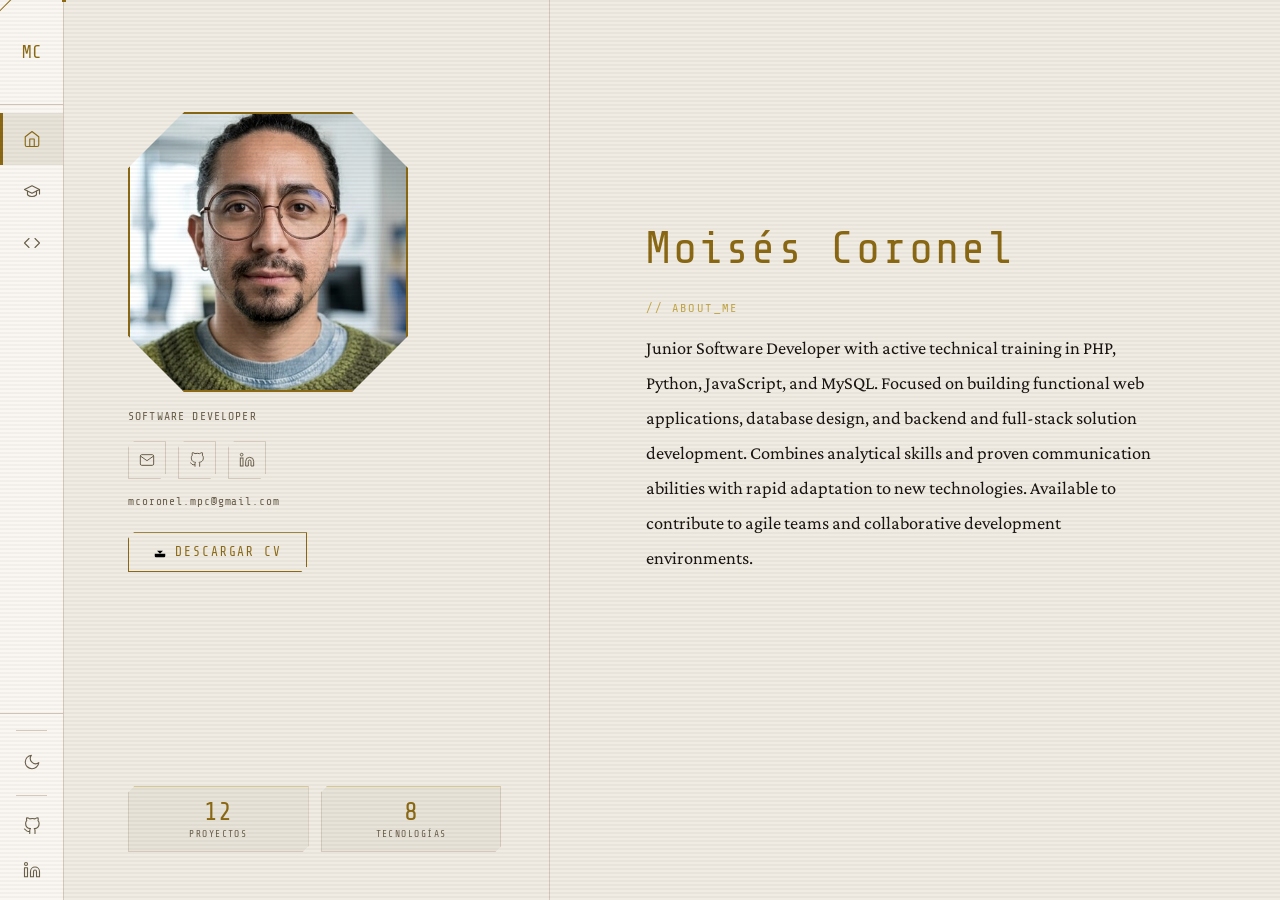
==== index.html @ 5dfc2216 "Add files via upload" ====
<!-- ════════════════ ARCHIVO: index.html ════════════════ -->
<!DOCTYPE html>
<html lang="es" data-theme="">
<head>
  <meta charset="UTF-8">
  <meta name="viewport" content="width=device-width, initial-scale=1.0">
  <title>Tu Nombre — Portfolio</title>
  <meta name="description" content="Portafolio personal de Tu Nombre. Aspiring Data Analyst y Software Developer con background en educación.">

  <!-- Open Graph -->
  <meta property="og:title"       content="Tu Nombre — Portfolio">
  <meta property="og:description" content="Aspiring Data Analyst &amp; Software Developer | Former Educator">
  <meta property="og:image"       content="assets/photo.jpg">
  <meta property="og:url"         content="https://tu-usuario.github.io">
  <meta property="og:type"        content="website">

  <!-- Twitter Card -->
  <meta name="twitter:card"        content="summary_large_image">
  <meta name="twitter:title"       content="Tu Nombre — Portfolio">
  <meta name="twitter:description" content="Aspiring Data Analyst &amp; Software Developer | Former Educator">

  <link rel="icon" href="data:image/svg+xml,<svg xmlns='http://www.w3.org/2000/svg' viewBox='0 0 32 32'><rect width='32' height='32' fill='%23080808'/><text x='4' y='24' font-size='20' font-family='monospace' fill='%23c8a96e'>∴</text></svg>">
  <link rel="stylesheet" href="style.css">
</head>
<body id="page-home">

  <!-- Custom cursor (desktop) -->
  <div id="cursor" aria-hidden="true"></div>
  <div id="cursor-dot" aria-hidden="true"></div>

  <!-- Sidebar navigation -->
  <aside id="sidebar" aria-label="Navegación principal"></aside>

  <!-- Mobile bottom navigation -->
  <nav id="mobile-nav" aria-label="Navegación móvil"></nav>

  <!-- Main content injected by JS -->
  <main class="main-content" id="home-root" role="main"></main>

  <script src="data.js" defer></script>
  <script src="script.js" defer></script>
</body>
</html>
---- style.css ----
/* ════════════════ ARCHIVO: style.css ════════════════ */

@import url('https://fonts.googleapis.com/css2?family=Share+Tech+Mono&family=Crimson+Pro:ital,wght@0,300;0,400;0,600;1,300;1,400&display=swap');

/* ─── CSS CUSTOM PROPERTIES ─── */
:root {
  --bg-primary:     #080808;
  --bg-surface:     #111111;
  --bg-elevated:    #1a1a1a;
  --accent:         #c8a96e;
  --accent-dim:     #8a7040;
  --text-primary:   #e8e0d0;
  --text-secondary: #7a7060;
  --border:         #2a2520;
  --glow:           rgba(200, 169, 110, 0.15);
  --glow-strong:    rgba(200, 169, 110, 0.3);
  --sidebar-w:      64px;
  --sidebar-w-open: 220px;
  --transition:     0.35s cubic-bezier(0.4, 0, 0.2, 1);
  --font-mono:      'Share Tech Mono', monospace;
  --font-serif:     'Crimson Pro', Georgia, serif;
  --clip-corner:    polygon(10px 0%, 100% 0%, 100% calc(100% - 10px), calc(100% - 10px) 100%, 0% 100%, 0% 10px);
  --clip-corner-sm: polygon(6px 0%, 100% 0%, 100% calc(100% - 6px), calc(100% - 6px) 100%, 0% 100%, 0% 6px);
}

[data-theme="light"] {
  --bg-primary:     #f0ece4;
  --bg-surface:     #faf7f2;
  --bg-elevated:    #e8e3d8;
  --accent:         #8b6914;
  --accent-dim:     #c4a84a;
  --text-primary:   #1a1510;
  --text-secondary: #6a5f4a;
  --border:         #d4cabb;
  --glow:           rgba(139, 105, 20, 0.1);
  --glow-strong:    rgba(139, 105, 20, 0.2);
}

/* ─── RESET & BASE ─── */
*, *::before, *::after {
  box-sizing: border-box;
  margin: 0;
  padding: 0;
}

html {
  scroll-behavior: smooth;
  font-size: 16px;
}

body {
  font-family: var(--font-serif);
  background-color: var(--bg-primary);
  color: var(--text-primary);
  min-height: 100vh;
  cursor: none;
  transition: background-color 0.4s ease, color 0.4s ease;
  padding-left: var(--sidebar-w);
  overflow-x: hidden;
  position: relative;
}

/* ─── SCANLINES EFFECT ─── */
body::before {
  content: '';
  position: fixed;
  inset: 0;
  background: repeating-linear-gradient(
    0deg,
    transparent,
    transparent 2px,
    rgba(0, 0, 0, 0.03) 2px,
    rgba(0, 0, 0, 0.03) 4px
  );
  pointer-events: none;
  z-index: 9999;
  animation: scanlineMove 8s linear infinite;
}

@keyframes scanlineMove {
  from { background-position: 0 0; }
  to   { background-position: 0 100px; }
}

/* ─── CUSTOM CURSOR ─── */
#cursor {
  position: fixed;
  width: 16px;
  height: 16px;
  border: 1.5px solid var(--accent);
  transform: translate(-50%, -50%) rotate(45deg);
  pointer-events: none;
  z-index: 99999;
  transition: transform 0.1s ease, opacity 0.2s ease;
  mix-blend-mode: normal;
}

#cursor-dot {
  position: fixed;
  width: 4px;
  height: 4px;
  background: var(--accent);
  transform: translate(-50%, -50%);
  pointer-events: none;
  z-index: 99999;
  transition: transform 0.05s ease;
}

body:hover #cursor { opacity: 1; }

/* ─── TYPOGRAPHY ─── */
h1 {
  font-family: var(--font-mono);
  font-size: clamp(1.8rem, 4vw, 2.8rem);
  letter-spacing: 0.05em;
  color: var(--accent);
  font-weight: 400;
  line-height: 1.1;
}

h2 {
  font-family: var(--font-mono);
  font-size: 1.1rem;
  letter-spacing: 0.15em;
  text-transform: uppercase;
  color: var(--text-secondary);
  font-weight: 400;
}

h3 {
  font-family: var(--font-mono);
  font-size: 1rem;
  color: var(--accent);
  font-weight: 400;
  letter-spacing: 0.05em;
}

p {
  font-family: var(--font-serif);
  font-size: 1.1rem;
  line-height: 1.8;
  color: var(--text-primary);
}

a {
  color: var(--accent);
  text-decoration: none;
  transition: color var(--transition);
}

/* ─── SECTION DIVIDER ─── */
.section-divider {
  border: none;
  height: 1px;
  background: linear-gradient(90deg, transparent, var(--accent), transparent);
  margin: 2.5rem 0;
  opacity: 0.4;
}

/* ─── LABEL / BADGE ─── */
.label {
  font-family: var(--font-mono);
  font-size: 0.7rem;
  letter-spacing: 0.2em;
  text-transform: uppercase;
  color: var(--text-secondary);
}

.tag-label {
  font-family: var(--font-mono);
  font-size: 0.75rem;
  letter-spacing: 0.12em;
  text-transform: uppercase;
  color: var(--accent);
  display: inline-block;
}

/* ─── CLIP-PATH CARD ─── */
.card {
  background: var(--bg-surface);
  border: 1px solid var(--border);
  border-top: 1px solid var(--accent);
  clip-path: var(--clip-corner);
  padding: 1.5rem;
  transition: background var(--transition), box-shadow var(--transition), transform var(--transition);
}

.card:hover {
  background: var(--bg-elevated);
  box-shadow: 0 0 20px var(--glow);
}

/* ─── BUTTON ─── */
.btn {
  display: inline-flex;
  align-items: center;
  gap: 0.5rem;
  font-family: var(--font-mono);
  font-size: 0.8rem;
  letter-spacing: 0.15em;
  text-transform: uppercase;
  padding: 0.75rem 1.5rem;
  border: 1px solid var(--accent);
  color: var(--accent);
  background: transparent;
  clip-path: var(--clip-corner-sm);
  cursor: none;
  transition: background var(--transition), color var(--transition), box-shadow var(--transition);
  text-decoration: none;
  position: relative;
  overflow: hidden;
}

.btn:hover {
  background: var(--accent);
  color: var(--bg-primary);
  box-shadow: 0 0 20px var(--glow-strong);
}

.btn svg {
  width: 14px;
  height: 14px;
  flex-shrink: 0;
}

/* Ripple effect */
.btn .ripple {
  position: absolute;
  border-radius: 50%;
  background: rgba(255,255,255,0.25);
  transform: scale(0);
  animation: ripple-anim 0.6s linear;
  pointer-events: none;
}

@keyframes ripple-anim {
  to { transform: scale(4); opacity: 0; }
}

/* ─── SIDEBAR ─── */
#sidebar {
  position: fixed;
  left: 0;
  top: 0;
  height: 100vh;
  width: var(--sidebar-w);
  background: var(--bg-surface);
  border-right: 1px solid var(--border);
  display: flex;
  flex-direction: column;
  align-items: flex-start;
  z-index: 1000;
  overflow: hidden;
  transition: width var(--transition), box-shadow var(--transition);
}

#sidebar:hover {
  width: var(--sidebar-w-open);
  box-shadow: 4px 0 30px rgba(0,0,0,0.4);
}

.sidebar-logo {
  width: 100%;
  padding: 1.25rem 0;
  display: flex;
  align-items: center;
  min-height: 64px;
  border-bottom: 1px solid var(--border);
  text-decoration: none;
  overflow: hidden;
  flex-shrink: 0;
}

.sidebar-logo-icon {
  width: 64px;
  height: 64px;
  display: flex;
  align-items: center;
  justify-content: center;
  flex-shrink: 0;
  font-family: var(--font-mono);
  font-size: 1.1rem;
  color: var(--accent);
}

.sidebar-logo-text {
  font-family: var(--font-mono);
  font-size: 0.7rem;
  letter-spacing: 0.15em;
  color: var(--accent);
  white-space: nowrap;
  opacity: 0;
  transition: opacity 0.2s ease 0.1s;
  text-transform: uppercase;
}

#sidebar:hover .sidebar-logo-text {
  opacity: 1;
}

/* ─── SIDEBAR NAV ─── */
.sidebar-nav {
  flex: 1;
  width: 100%;
  padding: 0.5rem 0;
  overflow-y: auto;
  overflow-x: hidden;
}

.sidebar-nav::-webkit-scrollbar { display: none; }

.nav-item {
  display: flex;
  align-items: center;
  width: 100%;
  min-height: 52px;
  text-decoration: none;
  color: var(--text-secondary);
  position: relative;
  transition: color var(--transition), background var(--transition);
  overflow: hidden;
}

.nav-item::before {
  content: '';
  position: absolute;
  left: 0;
  top: 0;
  bottom: 0;
  width: 3px;
  background: var(--accent);
  transform: scaleY(0);
  transition: transform var(--transition);
}

.nav-item:hover,
.nav-item.active {
  color: var(--accent);
  background: var(--bg-elevated);
}

.nav-item:hover::before,
.nav-item.active::before {
  transform: scaleY(1);
}

.nav-item.active {
  color: var(--accent);
}

.nav-icon {
  width: 64px;
  height: 52px;
  display: flex;
  align-items: center;
  justify-content: center;
  flex-shrink: 0;
  transition: transform var(--transition);
}

.nav-item:hover .nav-icon {
  transform: translateX(2px);
}

.nav-icon svg {
  width: 18px;
  height: 18px;
  stroke: currentColor;
  fill: none;
  stroke-width: 1.5;
  stroke-linecap: round;
  stroke-linejoin: round;
}

.nav-label {
  font-family: var(--font-mono);
  font-size: 0.7rem;
  letter-spacing: 0.15em;
  text-transform: uppercase;
  white-space: nowrap;
  opacity: 0;
  transition: opacity 0.2s ease 0.1s;
}

#sidebar:hover .nav-label {
  opacity: 1;
}

/* ─── SIDEBAR FOOTER ─── */
.sidebar-footer {
  width: 100%;
  border-top: 1px solid var(--border);
  padding: 0.5rem 0;
  flex-shrink: 0;
}

.sidebar-separator {
  height: 1px;
  background: var(--border);
  margin: 0.5rem 1rem;
}

/* Theme toggle */
.theme-toggle {
  display: flex;
  align-items: center;
  width: 100%;
  min-height: 48px;
  background: none;
  border: none;
  color: var(--text-secondary);
  cursor: none;
  transition: color var(--transition), background var(--transition);
  overflow: hidden;
}

.theme-toggle:hover {
  color: var(--accent);
  background: var(--bg-elevated);
}

.theme-toggle .nav-icon {
  height: 48px;
}

/* Social links */
.sidebar-social {
  display: flex;
  flex-direction: column;
}

.social-link {
  display: flex;
  align-items: center;
  width: 100%;
  min-height: 44px;
  color: var(--text-secondary);
  text-decoration: none;
  transition: color var(--transition), background var(--transition);
  overflow: hidden;
}

.social-link:hover {
  color: var(--accent);
  background: var(--bg-elevated);
}

.social-link .nav-icon {
  height: 44px;
  width: 64px;
}

.social-link .nav-label {
  font-size: 0.65rem;
}

/* ─── MAIN CONTENT ─── */
.main-content {
  min-height: 100vh;
  padding: 0;
}

/* ─── PAGE HEADER ─── */
.page-header {
  padding: 4rem 4rem 2rem;
  border-bottom: 1px solid var(--border);
  position: relative;
  overflow: hidden;
}

.page-header::after {
  content: '';
  position: absolute;
  bottom: 0;
  left: 4rem;
  right: 4rem;
  height: 1px;
  background: linear-gradient(90deg, var(--accent) 0%, transparent 60%);
}

.terminal-label {
  font-family: var(--font-mono);
  font-size: clamp(1.2rem, 3vw, 1.8rem);
  color: var(--text-primary);
  letter-spacing: 0.05em;
  display: flex;
  align-items: center;
  gap: 0.5rem;
  margin-bottom: 0.5rem;
}

.terminal-label .prompt {
  color: var(--accent);
}

.terminal-cursor {
  display: inline-block;
  width: 10px;
  height: 1.2em;
  background: var(--accent);
  vertical-align: middle;
  animation: blink 1s step-end infinite;
  margin-left: 2px;
}

@keyframes blink {
  0%, 100% { opacity: 1; }
  50%       { opacity: 0; }
}

/* ═══════════════════════════════════════
   HOME PAGE
═══════════════════════════════════════ */

.home-layout {
  display: grid;
  grid-template-columns: 40% 60%;
  min-height: 100vh;
}

/* Left panel */
.home-left {
  padding: 7rem 3rem 3rem 4rem;
  border-right: 1px solid var(--border);
  display: flex;
  flex-direction: column;
  align-items: flex-start;
  gap: 1rem;
  position: sticky;
  top: 0;
  height: 100vh;
  overflow-y: auto;
  overflow-x: hidden;
}

.home-left::-webkit-scrollbar { width: 2px; }
.home-left::-webkit-scrollbar-track { background: transparent; }
.home-left::-webkit-scrollbar-thumb { background: var(--accent-dim); }

/* Profile photo */
.profile-photo-wrapper {
  position: relative;
  display: block;
  overflow: hidden;
  width: 280px;   
  height: 280px;
  flex-shrink: 0;
  clip-path: polygon(20% 0%, 80% 0%, 100% 20%, 100% 80%, 80% 100%, 20% 100%, 0% 80%, 0% 20%);
  
}

.profile-photo {
  width: 280px;
  height: 280px;
  object-fit: cover;
  object-position: center center;
  display: block;
  filter: grayscale(20%) contrast(1.05);
  transition: filter var(--transition), box-shadow var(--transition);
  border: none;
}

.profile-photo-wrapper::after {
  content: '';
  position: absolute;
  inset: 0;
  clip-path: polygon(20% 0%, 80% 0%, 100% 20%, 100% 80%, 80% 100%, 20% 100%, 0% 80%, 0% 20%);
  box-shadow: inset 0 0 0 2px var(--accent);
  pointer-events: none;
  transition: box-shadow var(--transition);
}

.profile-photo-wrapper:hover .profile-photo {
  filter: grayscale(0%) contrast(1.1);
}

.profile-photo-wrapper:hover::after {
  box-shadow: inset 0 0 0 2px var(--accent), 0 0 30px var(--glow-strong);
}

.profile-photo-placeholder {
  width: 250px;
  height: 2500px;
  background: var(--bg-elevated);
  display: flex;
  align-items: center;
  justify-content: center;
}

.profile-photo-placeholder svg {
  width: 60px;
  height: 60px;
  stroke: var(--accent-dim);
  fill: none;
  stroke-width: 1;
}

/* Name & title */
.profile-name {
  animation: flicker 5s ease-in-out infinite;
  margin-bottom: -0.25rem;
}

@keyframes flicker {
  0%, 19%, 21%, 23%, 25%, 54%, 56%, 100% { opacity: 1; }
  20%, 24%, 55% { opacity: 0.95; }
}

.profile-title {
  font-family: var(--font-mono);
  font-size: 0.72rem;
  letter-spacing: 0.1em;
  color: var(--text-secondary);
  line-height: 1.5;
  text-transform: uppercase;
  max-width: 280px;
}

/* Contact icons */
.contact-icons {
  display: flex;
  gap: 0.75rem;
  align-items: center;
  flex-wrap: wrap;
}

.contact-icon-link {
  display: flex;
  align-items: center;
  justify-content: center;
  width: 38px;
  height: 38px;
  border: 1px solid var(--border);
  color: var(--text-secondary);
  clip-path: var(--clip-corner-sm);
  transition: color var(--transition), border-color var(--transition), background var(--transition), box-shadow var(--transition);
}

.contact-icon-link:hover {
  color: var(--accent);
  border-color: var(--accent);
  background: var(--bg-elevated);
  box-shadow: 0 0 10px var(--glow);
}

.contact-icon-link svg {
  width: 16px;
  height: 16px;
  stroke: currentColor;
  fill: none;
  stroke-width: 1.5;
}

/* Email label */
.email-label {
  font-family: var(--font-mono);
  font-size: 0.7rem;
  color: var(--text-secondary);
  letter-spacing: 0.08em;
}

/* CV button */
.btn-cv {
  margin-top: 0.5rem;
}

/* Stats row */
.stats-grid {
  display: grid;
  grid-template-columns: 1fr 1fr;
  gap: 0.75rem;
  width: 100%;
  margin-top: auto;
}

.stat-card {
  background: var(--bg-elevated);
  border: 1px solid var(--border);
  border-top: 1px solid var(--accent-dim);
  clip-path: var(--clip-corner-sm);
  padding: 0.75rem 1rem;
  text-align: center;
}

.stat-value {
  font-family: var(--font-mono);
  font-size: 1.6rem;
  color: var(--accent);
  line-height: 1;
  display: block;
}

.stat-label {
  font-family: var(--font-mono);
  font-size: 0.6rem;
  letter-spacing: 0.15em;
  text-transform: uppercase;
  color: var(--text-secondary);
  display: block;
  margin-top: 0.25rem;
}

/* Right panel */
.home-right {
  padding: 7rem 4rem 4rem 3rem;
  display: flex;
  flex-direction: column;
  gap: 2rem;
}

.section-tag {
  font-family: var(--font-mono);
  font-size: 0.75rem;
  letter-spacing: 0.2em;
  color: var(--accent-dim);
  text-transform: uppercase;
  margin-bottom: 1rem;
  display: block;
}

.about-text {
  font-size: 1.15rem;
  line-height: 1.9;
  color: var(--text-primary);
}

/* ═══════════════════════════════════════
   CONTACT FORM
═══════════════════════════════════════ */

.contact-section {
  padding-top: 3rem;
  border-top: 1px solid var(--border);
}

.contact-section h2 {
  margin-bottom: 2rem;
}

.contact-form {
  display: flex;
  flex-direction: column;
  gap: 1.5rem;
  max-width: 560px;
}

.form-group {
  position: relative;
}

.form-group label {
  position: absolute;
  top: 0.75rem;
  left: 0;
  font-family: var(--font-mono);
  font-size: 0.7rem;
  letter-spacing: 0.15em;
  text-transform: uppercase;
  color: var(--text-secondary);
  transition: top 0.25s ease, font-size 0.25s ease, color 0.25s ease;
  pointer-events: none;
}

.form-group input,
.form-group textarea {
  width: 100%;
  background: transparent;
  border: none;
  border-bottom: 1px solid var(--border);
  color: var(--text-primary);
  font-family: var(--font-serif);
  font-size: 1rem;
  padding: 0.75rem 0 0.5rem;
  outline: none;
  transition: border-color var(--transition);
  caret-color: var(--accent);
}

.form-group textarea {
  resize: vertical;
  min-height: 100px;
}

.form-group input:focus,
.form-group textarea:focus {
  border-bottom-color: var(--accent);
}

.form-group input:focus + label,
.form-group input:not(:placeholder-shown) + label,
.form-group textarea:focus + label,
.form-group textarea:not(:placeholder-shown) + label {
  top: -1rem;
  font-size: 0.6rem;
  color: var(--accent);
}

/* Floating label: inputs use placeholder=" " trick */
.form-group input::placeholder,
.form-group textarea::placeholder {
  color: transparent;
}

.form-group input:focus::placeholder,
.form-group textarea:focus::placeholder {
  color: transparent;
}

.form-underline {
  position: absolute;
  bottom: 0;
  left: 0;
  width: 0;
  height: 1px;
  background: var(--accent);
  transition: width 0.3s ease;
}

.form-group input:focus ~ .form-underline,
.form-group textarea:focus ~ .form-underline {
  width: 100%;
}

.form-status {
  font-family: var(--font-mono);
  font-size: 0.8rem;
  letter-spacing: 0.15em;
  text-transform: uppercase;
  min-height: 1.5rem;
  color: var(--accent);
}

.form-status.sending {
  animation: blink 0.8s step-end infinite;
}

.form-status.error {
  color: #e05252;
}

/* ═══════════════════════════════════════
   EDUCATION PAGE
═══════════════════════════════════════ */

.education-layout {
  padding: 3rem 4rem;
  display: grid;
  grid-template-columns: 1fr 1fr;
  gap: 4rem;
  align-items: start;
}

/* Timeline */
.timeline {
  display: flex;
  flex-direction: column;
  gap: 0;
  position: relative;
}

.timeline::before {
  content: '';
  position: absolute;
  left: 0;
  top: 1.5rem;
  bottom: 1.5rem;
  width: 1px;
  background: linear-gradient(to bottom, var(--accent), var(--accent-dim), transparent);
}

.timeline-item {
  padding: 1.25rem 0 1.25rem 2rem;
  position: relative;
  cursor: none;
  transition: background var(--transition);
  border-radius: 0;
}

.timeline-item::before {
  content: '';
  position: absolute;
  left: -4px;
  top: 1.9rem;
  width: 9px;
  height: 9px;
  background: var(--accent);
  clip-path: polygon(50% 0%, 100% 50%, 50% 100%, 0% 50%);
  transition: transform var(--transition), box-shadow var(--transition);
}

.timeline-item:hover::before {
  transform: rotate(45deg) scale(1.3);
  box-shadow: 0 0 8px var(--glow-strong);
}

.timeline-item:hover {
  background: var(--bg-elevated);
}

.timeline-year {
  font-family: var(--font-mono);
  font-size: 0.72rem;
  color: var(--accent);
  letter-spacing: 0.15em;
  margin-bottom: 0.3rem;
}

.timeline-title {
  font-family: var(--font-serif);
  font-size: 1.1rem;
  color: var(--text-primary);
  font-weight: 600;
  margin-bottom: 0.2rem;
}

.timeline-institution {
  font-family: var(--font-mono);
  font-size: 0.7rem;
  color: var(--text-secondary);
  letter-spacing: 0.08em;
  display: flex;
  align-items: center;
  gap: 0.4rem;
}

.timeline-institution svg {
  width: 11px;
  height: 11px;
  stroke: currentColor;
  fill: none;
  stroke-width: 1.5;
  flex-shrink: 0;
}

/* Certifications */
.cert-list {
  display: flex;
  flex-direction: column;
  gap: 0.5rem;
}

.cert-item {
  display: flex;
  align-items: center;
  gap: 1rem;
  padding: 1rem 1.25rem;
  background: var(--bg-surface);
  border: 1px solid var(--border);
  border-top: 1px solid var(--accent-dim);
  clip-path: var(--clip-corner-sm);
  cursor: none;
  transition: background var(--transition), border-color var(--transition), box-shadow var(--transition);
  position: relative;
}

.cert-item:hover {
  background: var(--bg-elevated);
  border-top-color: var(--accent);
  box-shadow: 0 0 15px var(--glow);
}

.cert-icon {
  width: 32px;
  height: 32px;
  flex-shrink: 0;
  stroke: var(--accent);
  fill: none;
  stroke-width: 1.2;
}

.cert-info {
  flex: 1;
  min-width: 0;
}

.cert-name {
  font-family: var(--font-serif);
  font-size: 1rem;
  color: var(--text-primary);
  font-weight: 600;
  display: block;
  line-height: 1.3;
}

.cert-meta {
  font-family: var(--font-mono);
  font-size: 0.65rem;
  color: var(--text-secondary);
  letter-spacing: 0.1em;
  margin-top: 0.2rem;
  display: block;
}

/* Cert tooltip */
.cert-tooltip {
  position: fixed;
  z-index: 5000;
  width: 260px;
  pointer-events: none;
  opacity: 0;
  transform: scale(0.92) translateY(4px);
  transition: opacity 0.2s ease, transform 0.2s ease;
}

.cert-tooltip.visible {
  opacity: 1;
  transform: scale(1) translateY(0);
}

.cert-tooltip img {
  width: 100%;
  height: auto;
  display: block;
  clip-path: var(--clip-corner-sm);
  border: 1px solid var(--accent);
  box-shadow: 0 8px 30px rgba(0,0,0,0.6), 0 0 20px var(--glow);
}

/* Cert modal (mobile) */
.cert-modal-overlay {
  position: fixed;
  inset: 0;
  background: rgba(0,0,0,0.92);
  z-index: 10000;
  display: flex;
  align-items: center;
  justify-content: center;
  padding: 2rem;
  opacity: 0;
  transition: opacity 0.25s ease;
  pointer-events: none;
}

.cert-modal-overlay.open {
  opacity: 1;
  pointer-events: all;
}

.cert-modal-content {
  position: relative;
  max-width: 90vw;
  max-height: 90vh;
}

.cert-modal-content img {
  max-width: 100%;
  max-height: 80vh;
  clip-path: var(--clip-corner);
  border: 1px solid var(--accent);
}

.cert-modal-close {
  position: absolute;
  top: -2.5rem;
  right: 0;
  background: none;
  border: 1px solid var(--accent);
  color: var(--accent);
  font-family: var(--font-mono);
  font-size: 0.7rem;
  letter-spacing: 0.1em;
  padding: 0.3rem 0.75rem;
  cursor: none;
  clip-path: var(--clip-corner-sm);
  transition: background var(--transition), color var(--transition);
}

.cert-modal-close:hover {
  background: var(--accent);
  color: var(--bg-primary);
}

/* ═══════════════════════════════════════
   PROJECTS PAGE
═══════════════════════════════════════ */

.projects-content {
  padding: 3rem 4rem;
}
.project-screenshot {
  width: 100%;
  height: 140px;
  overflow: hidden;
  clip-path: var(--clip-corner-sm);
  border: 1px solid var(--border);
  margin-bottom: 0.25rem;
}

.project-screenshot img {
  width: 100%;
  height: 100%;
  object-fit: cover;
  object-position: top center;
  display: block;
  filter: grayscale(20%) contrast(1.05);
  transition: filter var(--transition), transform var(--transition);
}

.project-card:hover .project-screenshot img {
  filter: grayscale(0%) contrast(1.1);
  transform: scale(1.03);
}
/* Skeleton loader */
.projects-grid {
  display: grid;
  grid-template-columns: repeat(3, 1fr);
  gap: 1.25rem;
}

.skeleton-card {
  background: var(--bg-surface);
  border: 1px solid var(--border);
  clip-path: var(--clip-corner);
  padding: 1.5rem;
  height: 180px;
  overflow: hidden;
  position: relative;
}

.skeleton-card::after {
  content: '';
  position: absolute;
  inset: 0;
  background: linear-gradient(90deg, transparent 0%, var(--bg-elevated) 50%, transparent 100%);
  animation: shimmer 1.5s infinite;
}

@keyframes shimmer {
  from { transform: translateX(-100%); }
  to   { transform: translateX(100%); }
}

/* Project cards */
.project-card {
  background: var(--bg-surface);
  border: 1px solid var(--border);
  border-top: 1px solid var(--accent);
  clip-path: var(--clip-corner);
  padding: 1.25rem;
  display: flex;
  flex-direction: column;
  gap: 0.75rem;
  position: relative;
  transition: background var(--transition), box-shadow var(--transition);
}

.project-card.featured {
  border-top-color: var(--accent);
  box-shadow: 0 0 10px var(--glow);
}

.project-card:hover {
  background: var(--bg-elevated);
  box-shadow: 0 4px 25px var(--glow);
}

.featured-badge {
  position: absolute;
  top: 0;
  right: 0;
  font-family: var(--font-mono);
  font-size: 0.55rem;
  letter-spacing: 0.15em;
  text-transform: uppercase;
  color: var(--bg-primary);
  background: var(--accent);
  padding: 0.15rem 0.5rem;
  clip-path: polygon(0 0, 100% 0, 100% 100%, 6px 100%);
}

.project-repo-name {
  font-family: var(--font-mono);
  font-size: 0.9rem;
  color: var(--accent);
  letter-spacing: 0.05em;
  cursor: none;
  display: inline-flex;
  align-items: center;
  gap: 0.4rem;
  transition: color var(--transition);
  background: none;
  border: none;
  padding: 0;
  text-align: left;
}

.project-repo-name:hover {
  color: var(--text-primary);
}

.project-repo-name svg {
  width: 12px;
  height: 12px;
  stroke: currentColor;
  fill: none;
  stroke-width: 2;
  transition: transform var(--transition);
}

.project-repo-name:hover svg {
  transform: rotate(90deg);
}

.project-description {
  font-family: var(--font-serif);
  font-size: 0.9rem;
  line-height: 1.5;
  color: var(--text-secondary);
  flex: 1;
  display: -webkit-box;
  -webkit-line-clamp: 3;
  -webkit-box-orient: vertical;
  overflow: hidden;
}

.project-card-footer {
  display: flex;
  align-items: center;
  gap: 1rem;
  margin-top: auto;
}

.lang-badge {
  display: inline-flex;
  align-items: center;
  gap: 0.35rem;
  font-family: var(--font-mono);
  font-size: 0.65rem;
  letter-spacing: 0.1em;
  color: var(--text-secondary);
}

.lang-dot {
  width: 8px;
  height: 8px;
  border-radius: 50%;
  flex-shrink: 0;
}

.project-stats {
  display: flex;
  gap: 0.75rem;
  margin-left: auto;
}

.project-stat {
  font-family: var(--font-mono);
  font-size: 0.65rem;
  color: var(--text-secondary);
  display: flex;
  align-items: center;
  gap: 0.2rem;
}

/* Project dropdown */
.project-dropdown {
  position: absolute;
  bottom: calc(100% + 4px);
  left: 0;
  right: 0;
  background: var(--bg-surface);
  border: 1px solid var(--accent);
  clip-path: var(--clip-corner-sm);
  z-index: 100;
  overflow: hidden;
  opacity: 0;
  transform: translateY(4px);
  pointer-events: none;
  transition: opacity 0.2s ease, transform 0.2s ease;
  box-shadow: 0 4px 20px var(--glow);
}

.project-dropdown.open {
  opacity: 1;
  transform: translateY(0);
  pointer-events: all;
}

.dropdown-link {
  display: flex;
  align-items: center;
  gap: 0.75rem;
  padding: 0.7rem 1rem;
  font-family: var(--font-mono);
  font-size: 0.7rem;
  letter-spacing: 0.1em;
  text-transform: uppercase;
  color: var(--text-secondary);
  text-decoration: none;
  transition: background var(--transition), color var(--transition);
  border-bottom: 1px solid var(--border);
}

.dropdown-link:last-child {
  border-bottom: none;
}

.dropdown-link:hover {
  background: var(--bg-elevated);
  color: var(--accent);
}

.dropdown-link svg {
  width: 12px;
  height: 12px;
  stroke: currentColor;
  fill: none;
  stroke-width: 2;
  flex-shrink: 0;
}

/* Error state */
.error-state {
  text-align: center;
  padding: 4rem 2rem;
  display: none;
  flex-direction: column;
  align-items: center;
  gap: 1.5rem;
}

.error-state.visible {
  display: flex;
}

.error-text {
  font-family: var(--font-mono);
  font-size: 0.9rem;
  color: #e05252;
  letter-spacing: 0.1em;
}

/* ═══════════════════════════════════════
   MOBILE BOTTOM NAV
═══════════════════════════════════════ */

#mobile-nav {
  display: none;
  position: fixed;
  bottom: 0;
  left: 0;
  right: 0;
  height: 64px;
  background: var(--bg-surface);
  border-top: 1px solid var(--border);
  z-index: 1000;
  justify-content: space-around;
  align-items: center;
}

.mobile-nav-item {
  display: flex;
  flex-direction: column;
  align-items: center;
  gap: 0.2rem;
  text-decoration: none;
  color: var(--text-secondary);
  padding: 0.5rem;
  transition: color var(--transition);
  flex: 1;
  justify-content: center;
}

.mobile-nav-item.active {
  color: var(--accent);
}

.mobile-nav-item svg {
  width: 20px;
  height: 20px;
  stroke: currentColor;
  fill: none;
  stroke-width: 1.5;
}

.mobile-nav-item span {
  font-family: var(--font-mono);
  font-size: 0.55rem;
  letter-spacing: 0.1em;
  text-transform: uppercase;
}

/* ═══════════════════════════════════════
   RESPONSIVE
═══════════════════════════════════════ */

@media (max-width: 1024px) {
  .projects-grid {
    grid-template-columns: repeat(2, 1fr);
  }
}

@media (max-width: 768px) {
  body {
    padding-left: 0;
    padding-bottom: 64px;
    cursor: auto;
  }

  #sidebar { display: none; }
  #mobile-nav { display: flex; }
  #cursor, #cursor-dot { display: none; }

  .home-layout {
    grid-template-columns: 1fr;
  }

  .home-left {
    position: static;
    height: auto;
    padding: 2.5rem 1.5rem;
    border-right: none;
    border-bottom: 1px solid var(--border);
    align-items: center;
    text-align: center;
  }

  .profile-title {
    max-width: 100%;
  }

  .contact-icons {
    justify-content: center;
  }

  .stats-grid {
    margin-top: 1rem;
  }

  .home-right {
    padding: 2.5rem 1.5rem;
  }

  .education-layout {
    grid-template-columns: 1fr;
    padding: 2rem 1.5rem;
    gap: 2.5rem;
  }

  .projects-grid {
    grid-template-columns: 1fr;
  }

  .projects-content {
    padding: 2rem 1.5rem;
  }

  .page-header {
    padding: 2.5rem 1.5rem 1.5rem;
  }

  .timeline::before {
    left: 0;
  }

  .contact-form {
    max-width: 100%;
  }
}

@media (max-width: 480px) {
  h1 {
    font-size: 1.5rem;
  }

  .terminal-label {
    font-size: 1.1rem;
  }
}

/* ─── UTILITY ─── */
.visually-hidden {
  position: absolute;
  width: 1px;
  height: 1px;
  overflow: hidden;
  clip: rect(0,0,0,0);
}

.fade-in {
  animation: fadeInUp 0.5s ease both;
}

@keyframes fadeInUp {
  from { opacity: 0; transform: translateY(12px); }
  to   { opacity: 1; transform: translateY(0); }
}

[data-delay="1"] { animation-delay: 0.1s; }
[data-delay="2"] { animation-delay: 0.2s; }
[data-delay="3"] { animation-delay: 0.3s; }
[data-delay="4"] { animation-delay: 0.4s; }
[data-delay="5"] { animation-delay: 0.5s; }
[data-delay="6"] { animation-delay: 0.6s; }
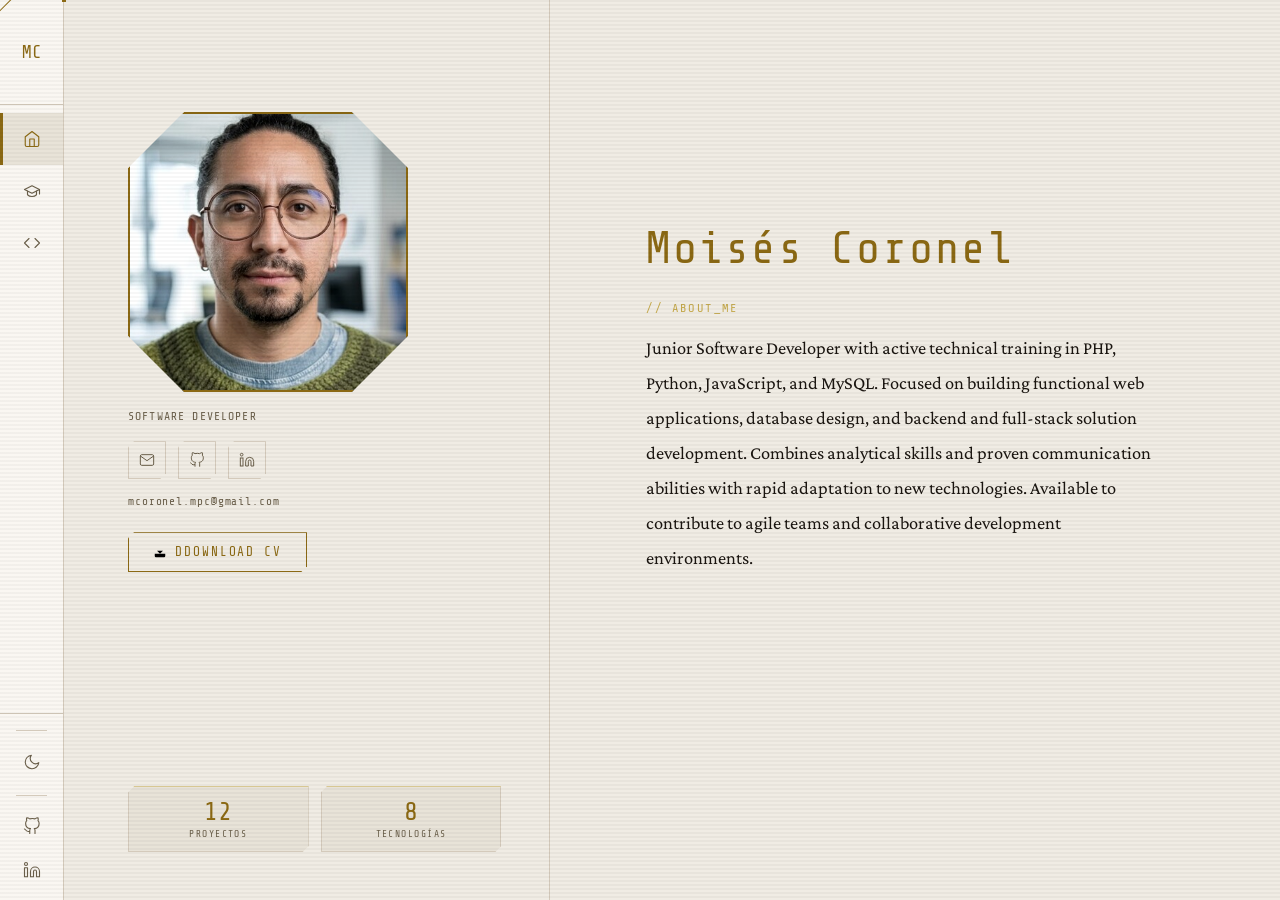
==== commit 0c6ad27b: "Update index.html" ====
--- a/index.html
+++ b/index.html
@@ -4,20 +4,20 @@
 <head>
   <meta charset="UTF-8">
   <meta name="viewport" content="width=device-width, initial-scale=1.0">
-  <title>Tu Nombre — Portfolio</title>
+  <title>Moises Coronel — Portfolio</title>
   <meta name="description" content="Portafolio personal de Tu Nombre. Aspiring Data Analyst y Software Developer con background en educación.">
 
   <!-- Open Graph -->
-  <meta property="og:title"       content="Tu Nombre — Portfolio">
-  <meta property="og:description" content="Aspiring Data Analyst &amp; Software Developer | Former Educator">
+  <meta property="og:title"       content="Moises Coronel — Portfolio">
+  <meta property="og:description" content="Software Developer">
   <meta property="og:image"       content="assets/photo.jpg">
   <meta property="og:url"         content="https://tu-usuario.github.io">
   <meta property="og:type"        content="website">
 
   <!-- Twitter Card -->
   <meta name="twitter:card"        content="summary_large_image">
-  <meta name="twitter:title"       content="Tu Nombre — Portfolio">
-  <meta name="twitter:description" content="Aspiring Data Analyst &amp; Software Developer | Former Educator">
+  <meta name="twitter:title"       content="Moises Coronel — Portfolio">
+  <meta name="twitter:description" content="Software Developer">
 
   <link rel="icon" href="data:image/svg+xml,<svg xmlns='http://www.w3.org/2000/svg' viewBox='0 0 32 32'><rect width='32' height='32' fill='%23080808'/><text x='4' y='24' font-size='20' font-family='monospace' fill='%23c8a96e'>∴</text></svg>">
   <link rel="stylesheet" href="style.css">
@@ -40,4 +40,4 @@
   <script src="data.js" defer></script>
   <script src="script.js" defer></script>
 </body>
-</html>+</html>
